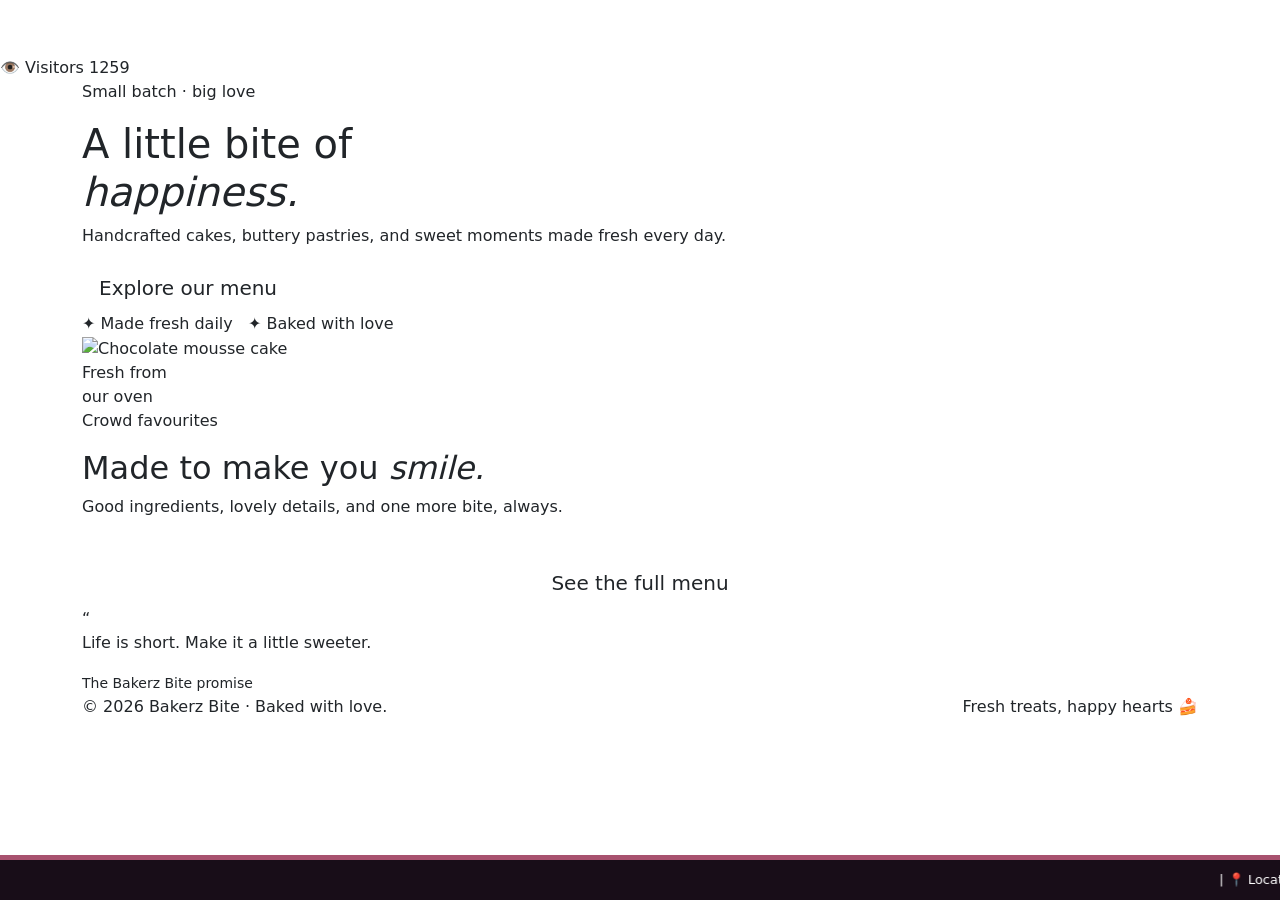
==== index.html @ 0d773705 "main index html" ====
<!doctype html>
<html lang="en">

<head>
    <meta charset="utf-8">
    <meta name="viewport" content="width=device-width, initial-scale=1">
    <title>Bakerz Bite | Freshly Baked Happiness</title>
    <meta name="description" content="Fresh cakes, pastries, cookies and breads baked daily in North Nazimabad, Karachi.">
    <link href="https://cdn.jsdelivr.net/npm/bootstrap@5.3.3/dist/css/bootstrap.min.css" rel="stylesheet">
    <link href="/css/style.css" rel="stylesheet">
</head>

<body>
    <nav class="navbar navbar-expand-xl navbar-dark sticky-top">
        <div class="container">
            <a class="navbar-brand d-flex align-items-center gap-2" href="index.html">
                <span class="brand-mark">B</span><span>Bakerz <em>Bite</em></span>
            </a>

            <button class="navbar-toggler" type="button" data-bs-toggle="collapse" data-bs-target="#mainNav">
                <span class="navbar-toggler-icon"></span>
            </button>
            <div class="collapse navbar-collapse" id="mainNav">
                <ul class="navbar-nav ms-auto">
                    <li class="nav-item"><a class="nav-link" href="index.html">Home</a></li>
                    <li class="nav-item"><a class="nav-link" href="menu.html">Menu</a></li>
                    <li class="nav-item"><a class="nav-link nav-deals" href="deals.html">Deals</a></li>
                    <li class="nav-item"><a class="nav-link" href="about.html">About Us</a></li>
                    <li class="nav-item"><a class="nav-link" href="contact.html">Contact</a></li>
                    <li class="nav-item"><a class="nav-link" href="sitemap.html">Site Map</a></li>
                    <li class="nav-item"><a class="nav-link" href="feedback.html">Feedback</a></li>
                    <li class="nav-item"><a class="nav-link" href="faq.html">FAQ</a></li>
                    <li class="nav-item"><a class="nav-link" href="gallery.html">Gallery</a></li>
                    <li class="nav-item"><a class="nav-link" href="merchandise.html">Merchandise</a></li>
                </ul>
            </div>
        </div>
    </nav>
    <div class="visitors-badge">
     👁️ Visitors <span id="visitorcount">1259</span>
    </div>
    <!-- ------------------main---------- -->
    <main>
        <section class="hero">
            <div class="container hero-grid">
                <div>
                    <p class="eyebrow">Small batch · big love</p>
                    <h1 class="hero-title">A little bite of<br><em>happiness.</em></h1>
                    <p class="hero-copy">Handcrafted cakes, buttery pastries, and sweet moments made fresh every day.
                    </p>
                    <a class="btn btn-cream btn-lg" id="btn-cream" href="menu.html">Explore our menu</a>
                    <div class="hero-note">✦ Made fresh daily &nbsp; ✦ Baked with love</div>
                </div>
                <div class="hero-art">
                    <div class="sun"></div>
                    <div class="cake-emoji">
                        <img src="/images/headimg.png" alt="Chocolate mousse cake">
                    </div>
                    <div class="floating-tag">Fresh from<br>our oven</div>
                </div>
            </div>
        </section>
        <!-- -------- card ------------  -->
        <section class="section container">
            <div class="section-heading">
                <p class="eyebrow">Crowd favourites</p>
                <h2>Made to make you <em>smile.</em></h2>
                <p>Good ingredients, lovely details, and one more bite, always.</p>
            </div>
            <div class="row g-4" id="featuredGrid"></div>
            <div class="text-center mt-5"><a class="btn btn-brown btn-lg" href="menu.html">See the full menu</a></div>
        </section>
        <section class="quote-band">
            <div class="container">
                <span>“</span>
                <p>Life is short. Make it a little sweeter.</p><small>The Bakerz Bite promise</small>
            </div>
        </section>


        <div class="toast-container position-fixed bottom-0 end-0 p-3">
            <div id="cartToast" class="toast" role="status">
                <div class="toast-header"><strong class="me-auto">Bakerz Bite</strong>
                    <button type="button" class="btn-close" data-bs-dismiss="toast"></button>
                </div>
                <div class="toast-body" id="toastMessage">Added to cart!</div>
            </div>
        </div>

    </main>
    <!-- ---------------------------  -->
    <footer class="site-footer">
        <div class="container d-flex flex-wrap justify-content-between gap-2" style="font-size: medium;">
            <span>© 2026 Bakerz Bite · Baked with love.</span><span>Fresh treats, happy hearts 🍰</span>

        </div>
    </footer>

<div
        style="font-size: large; position: fixed; bottom: 0; left: 0; width: 100%; height: 45px; background-color:rgb(24, 13, 24); color: white; padding: 10px 0; z-index: 999999; font-size: 13px;  border-top: 5px solid rgb(168, 82, 111);">
        <marquee behavior="scroll" direction="left" scrollamount="5" onmouseover="this.stop()"
            onmouseout="this.start()">
            <span id="live-data-time"></span> | 📍 <span id="live-location">Location: North Nazimabad, karachi, Pakistan (24.86, 67.01)</span> |
            🔗 Quick Links:
            <a href="index.html" style="color: white; text-decoration: none; margin: 0% 8%;">Home</a> |
            <a href="menu.html" style="color: white; text-decoration: none; margin: 0% 8%;">Menu</a> |
            <a href="about.html" style="color:white; text-decoration: none; margin: 0% 8%;">About Us</a> |
            <a href="contact.html" style="color:white; text-decoration: none; margin: 0% 8%;">Contact</a> |
            <a href="sitemap.html" style="color: white; text-decoration: none; margin: 0% 8%;">Site Map</a> |
            <a href="feedback.html" style="color: white; text-decoration: none; margin: 0% 8%;">Feedback</a> |
            <a href="faq.html" style="color: white; text-decoration: none; margin: 0% 8%;">FAQ</a> |
            <a href="gallery.html" style="color: white; text-decoration: none; margin: 0% 8%;">Gallery</a> |
            <a href="merchandise.html" style="color: white; text-decoration: none; margin: 0% 8%;"> Merchandise</a> |
        </marquee>
    </div>


    <script src="https://code.jquery.com/jquery-3.7.1.min.js"></script>
    <script src="https://cdn.jsdelivr.net/npm/bootstrap@5.3.3/dist/js/bootstrap.bundle.min.js"></script>
    <script src="/js/script.js"></script>
    <script src="js/site.js"></script>
    <script src="js/orders.js"></script>
</body>

</html>
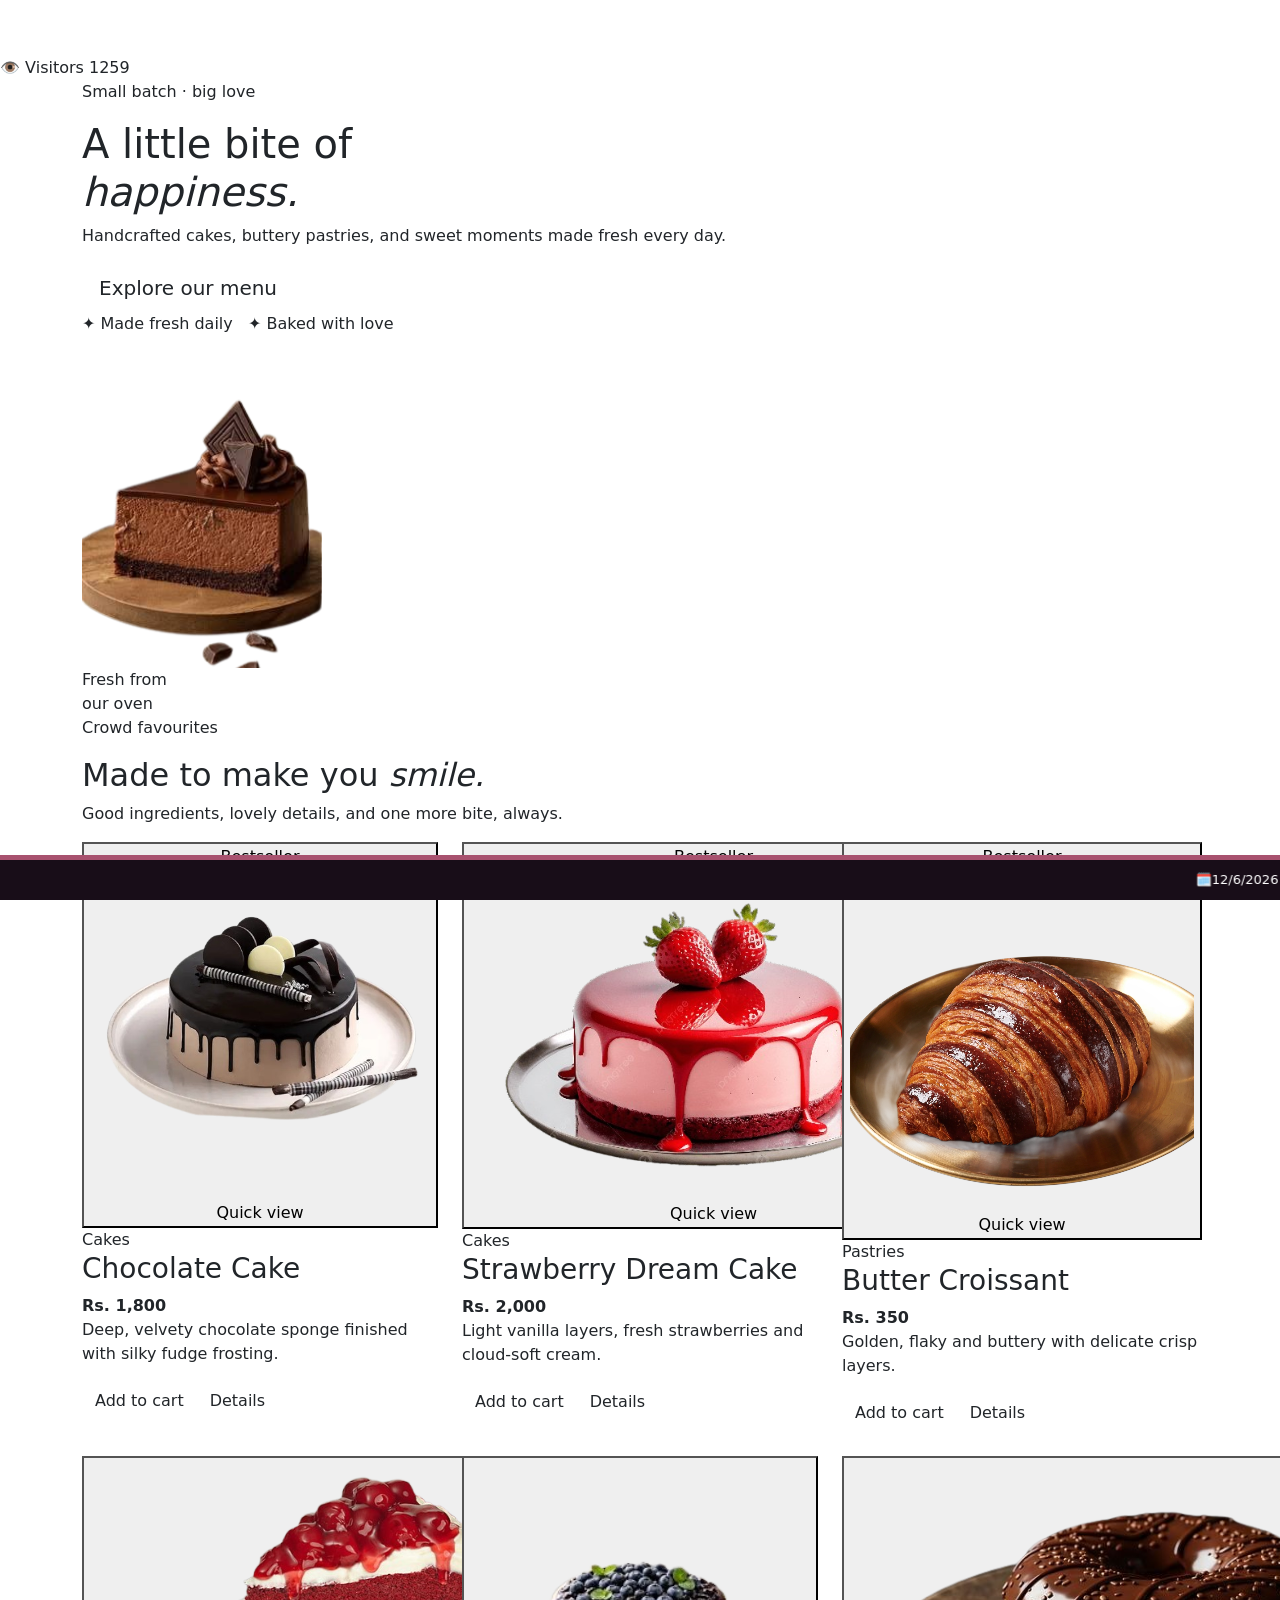
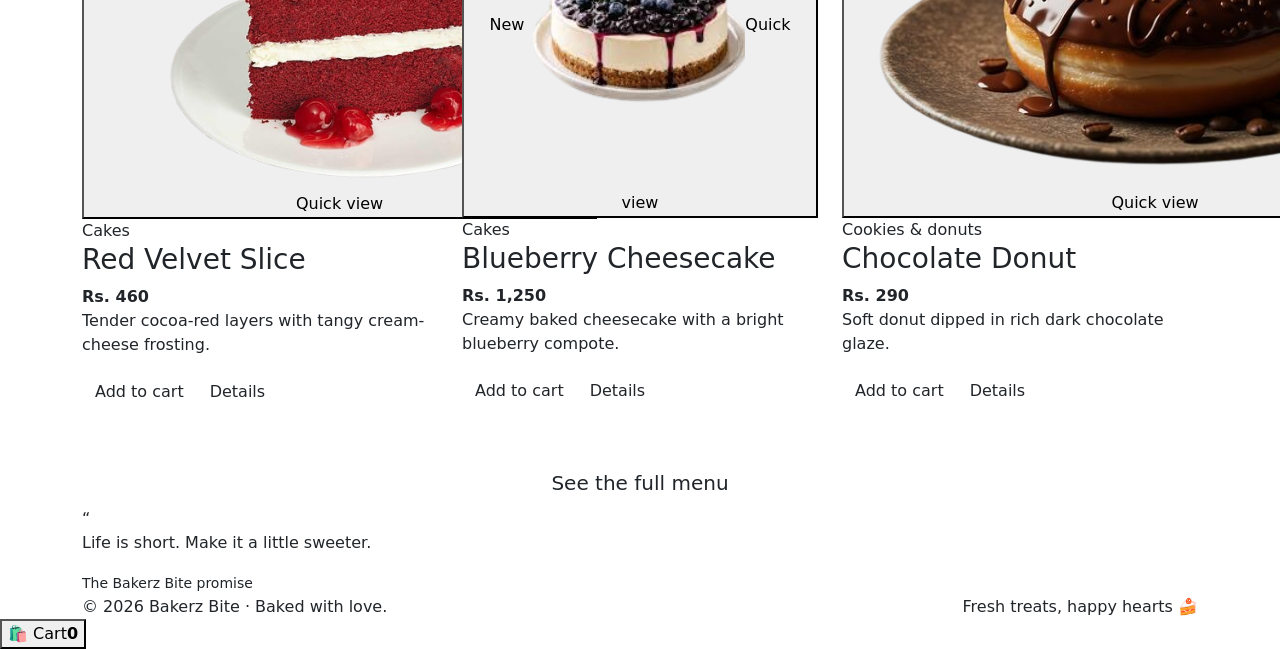
==== commit 75d3ef53: "main index html" ====
--- a/index.html
+++ b/index.html
@@ -7,7 +7,7 @@
     <title>Bakerz Bite | Freshly Baked Happiness</title>
     <meta name="description" content="Fresh cakes, pastries, cookies and breads baked daily in North Nazimabad, Karachi.">
     <link href="https://cdn.jsdelivr.net/npm/bootstrap@5.3.3/dist/css/bootstrap.min.css" rel="stylesheet">
-    <link href="/css/style.css" rel="stylesheet">
+    <link href="CSS/style.css" rel="stylesheet">
 </head>
 
 <body>
@@ -54,7 +54,7 @@
                 <div class="hero-art">
                     <div class="sun"></div>
                     <div class="cake-emoji">
-                        <img src="/images/headimg.png" alt="Chocolate mousse cake">
+                        <img src="images/headimg.png" alt="Chocolate mousse cake">
                     </div>
                     <div class="floating-tag">Fresh from<br>our oven</div>
                 </div>
@@ -117,7 +117,7 @@
 
     <script src="https://code.jquery.com/jquery-3.7.1.min.js"></script>
     <script src="https://cdn.jsdelivr.net/npm/bootstrap@5.3.3/dist/js/bootstrap.bundle.min.js"></script>
-    <script src="/js/script.js"></script>
+    <script src="js/script.js"></script>
     <script src="js/site.js"></script>
     <script src="js/orders.js"></script>
 </body>
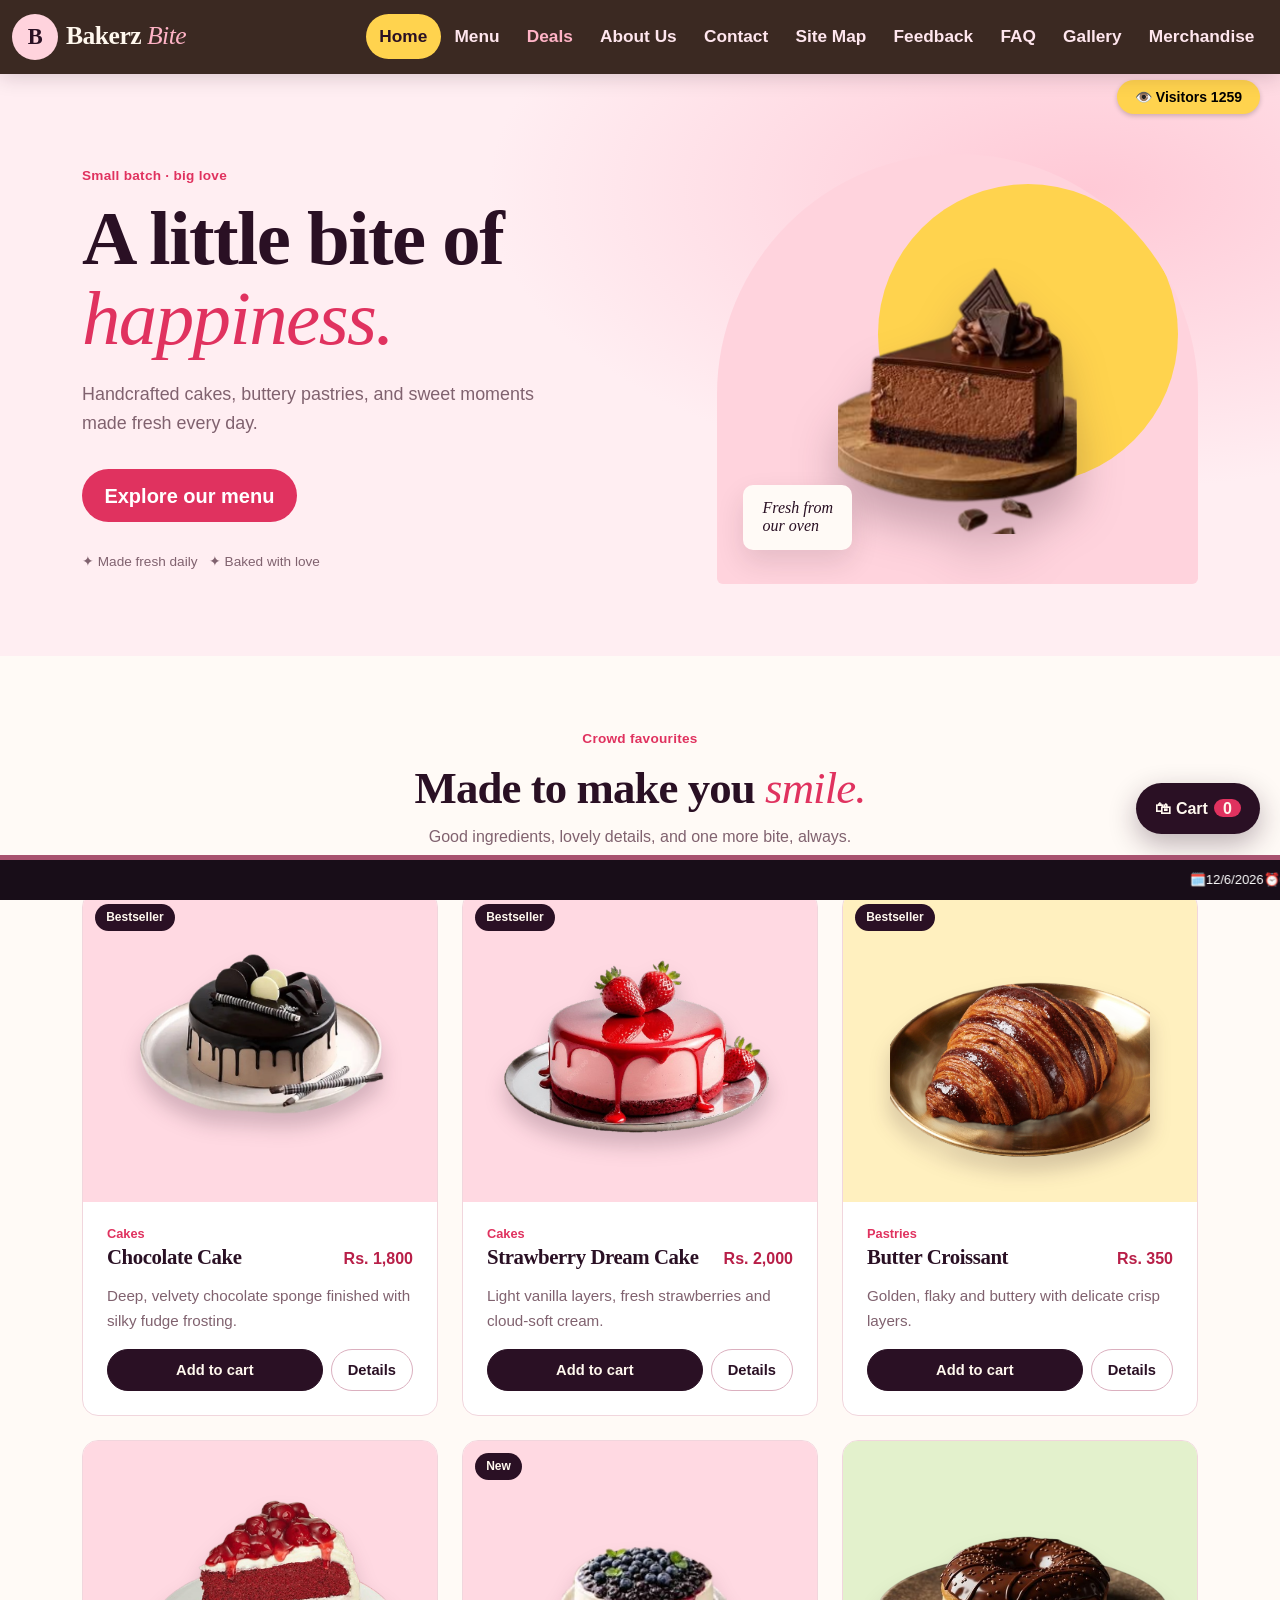
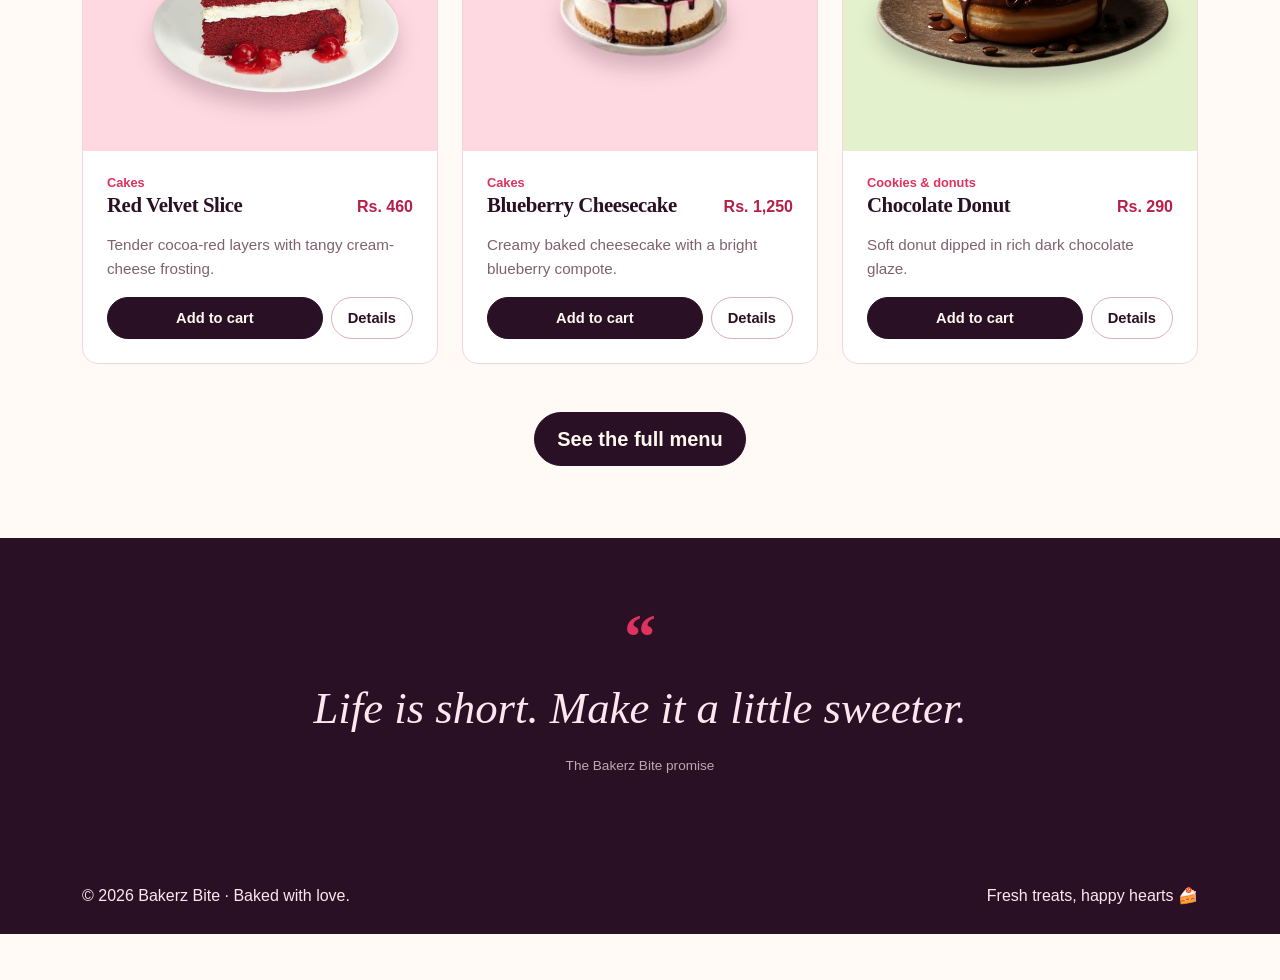
==== commit 9e6bf6fc: "main index html" ====
--- a/index.html
+++ b/index.html
@@ -7,7 +7,7 @@
     <title>Bakerz Bite | Freshly Baked Happiness</title>
     <meta name="description" content="Fresh cakes, pastries, cookies and breads baked daily in North Nazimabad, Karachi.">
     <link href="https://cdn.jsdelivr.net/npm/bootstrap@5.3.3/dist/css/bootstrap.min.css" rel="stylesheet">
-    <link href="CSS/style.css" rel="stylesheet">
+    <link href="css/style.css" rel="stylesheet">
 </head>
 
 <body>
--- a/css/style.css
+++ b/css/style.css
@@ -0,0 +1,1938 @@
+@import url('https://fonts.googleapis.com/css2?family=DM+Sans:wght@400;500;600;700&family=Fraunces:ital,opsz,wght@0,9..144,500;0,9..144,600;0,9..144,700;1,9..144,500&display=swap');
+
+:root {
+    --pista: #b9d98c;
+    --butter: #ffd34e;
+    --ink: #2a1024;
+    --cocoa: #5b2a4a;
+    --cream: #ffeef2;
+    --paper: #fffaf6;
+    --blush: #ffd3dd;
+    --rose: #e0325f;
+    --rose-d: #b81f48;
+    --muted: #80626f;
+    --line: #f1d6dd;
+    --r: 16px;
+    --ease: cubic-bezier(.22, 1, .36, 1);
+}
+
+* {
+    box-sizing: border-box;
+}
+
+html {
+    scroll-behavior: smooth;
+}
+
+body {
+    margin: 0;
+    background: var(--paper);
+    color: var(--ink);
+    font-family: 'DM Sans', sans-serif;
+    line-height: 1.6
+}
+
+h1,
+h2,
+h3,
+.navbar-brand {
+    font-family: 'Fraunces', serif;
+    letter-spacing: -.02em
+}
+
+h1 {
+    font-size: clamp(2.6rem, 6vw, 5rem);
+    line-height: 1.04;
+    font-weight: 600
+}
+
+h2 {
+    font-size: clamp(1.9rem, 3.6vw, 2.8rem);
+    font-weight: 600
+}
+
+h3 {
+    font-size: 1.15rem;
+    font-weight: 600
+}
+
+em {
+    color: var(--rose);
+    font-style: italic;
+    font-weight: 500
+}
+
+:focus-visible {
+    outline: 3px solid var(--rose);
+    outline-offset: 3px
+}
+
+/* nav */
+.navbar {
+    background: rgba(47, 28, 21, .94);
+    backdrop-filter: blur(10px);
+    padding: .55rem 0;
+    box-shadow: 0 2px 20px #2a102430
+}
+
+.navbar-brand {
+    font-size: 1.6rem;
+    color: #fff8ee;
+    font-weight: 600
+}
+
+.navbar-brand em {
+    color: #ffb3c6
+}
+
+.brand-mark {
+    display: grid;
+    place-items: center;
+    width: 40px;
+    height: 40px;
+    background: var(--blush);
+    color: var(--ink);
+    border-radius: 50%;
+    font: 700 1.2rem 'Fraunces', serif
+}
+
+.nav-link {
+    font-size: 1.08rem;
+    font-weight: 600;
+    color: #ffe6ee !important;
+    padding: .55rem .85rem !important;
+    position: relative;
+    border-radius: 999px;
+    transition: color .3s, background .3s, transform .2s
+}
+
+.nav-link::after {
+    content: "";
+    position: absolute;
+    left: .6rem;
+    right: .6rem;
+    bottom: .2rem;
+    height: 2px;
+    background: #ffb3c6;
+    transform: scaleX(0);
+    transition: transform .35s var(--ease)
+}
+
+.nav-link:hover::after,
+.nav-link.active::after {
+    transform: scaleX(1)
+}
+
+.visitors-badge{
+    background-color: #ffd34e;
+    color: black;
+    padding: 6px 18px;
+    border-radius: 50px;
+    font-weight: bold;
+    font-family: Arial, Helvetica, sans-serif;
+    font-size: 14px;
+    display: block;
+    box-shadow: 0 2px 5px rgba(0,0,0,0.2);
+    position: fixed; 
+    top: 80px;
+    right: 20px;
+    z-index: 1000;
+}
+
+/* buttons */
+.btn-cream,
+.btn-brown {
+    border-radius: 999px;
+    font-weight: 600;
+    padding: .7rem 1.4rem;
+    transition: transform .2s var(--ease), background .2s, box-shadow .2s
+}
+
+.btn-cream {
+    background: var(--rose);
+    color: #fff;
+    border: 0
+}
+
+.btn-cream:hover {
+    background: var(--rose-d);
+    color: #fff;
+    transform: translateY(-2px);
+    box-shadow: 0 10px 22px #e0325f44
+}
+
+.btn-brown {
+    background: var(--ink);
+    color: #fff8ee;
+    border: 1px solid var(--ink)
+}
+
+.btn-brown:hover {
+    background: var(--cocoa);
+    color: #fff;
+    transform: translateY(-2px)
+}
+
+.btn-brown:active,
+.btn-cream:active {
+    transform: scale(.96)
+}
+
+.btn-outline-brown {
+    border: 1px solid #dbb0bf;
+    color: var(--ink);
+    border-radius: 999px;
+    font-weight: 600
+}
+
+.btn-outline-brown:hover {
+    background: var(--blush);
+    border-color: var(--blush)
+}
+
+/* hero */
+.hero {
+    background: radial-gradient(1000px 500px at 85% 20%, #ffc9d6 0, transparent 60%), var(--cream);
+    padding: 5rem 0 4.5rem;
+    overflow: hidden
+}
+
+.hero-grid {
+    display: grid;
+    grid-template-columns: 1.1fr .9fr;
+    align-items: center;
+    gap: 3rem
+}
+
+.eyebrow {
+    font-size: .85rem;
+    font-weight: 600;
+    color: var(--rose);
+    margin-bottom: .8rem;
+    letter-spacing: .02em
+}
+
+.hero-copy {
+    font-size: 1.12rem;
+    max-width: 470px;
+    color: var(--muted);
+    margin: 1.3rem 0 2rem
+}
+
+.hero-note {
+    font-size: .85rem;
+    color: var(--muted);
+    margin-top: 1.8rem
+}
+
+.hero-art {
+    height: 430px;
+    position: relative;
+    display: grid;
+    place-items: center;
+    background: var(--blush);
+    border-radius: 999px 999px 24px 24px;
+    overflow: hidden
+}
+
+.sun {
+    position: absolute;
+    width: 300px;
+    height: 300px;
+    border-radius: 50%;
+    background: #ffd34e;
+    top: 30px;
+    right: 20px;
+    animation: sunIn 1.4s var(--ease) both
+}
+
+.cake-emoji {
+    position: relative;
+    z-index: 1
+}
+
+.hero-art img {
+    max-height: 330px;
+    width: auto;
+    filter: drop-shadow(0 28px 22px #2a102440);
+    animation: heroIn 1.1s var(--ease) .2s both, bob 6s ease-in-out 1.4s infinite
+}
+
+.floating-tag {
+    position: absolute;
+    z-index: 2;
+    bottom: 34px;
+    left: 26px;
+    background: var(--paper);
+    padding: .9rem 1.2rem;
+    border-radius: 10px;
+    font: italic 500 1rem 'Fraunces', serif;
+    box-shadow: 0 12px 28px #2a10241f;
+    animation: tagIn .8s var(--ease) .9s both
+}
+
+.hero-grid>div:first-child>* {
+    animation: rise .9s var(--ease) both
+}
+
+.hero-grid>div:first-child>:nth-child(2) {
+    animation-delay: .1s
+}
+
+.hero-grid>div:first-child>:nth-child(3) {
+    animation-delay: .2s
+}
+
+.hero-grid>div:first-child>:nth-child(4) {
+    animation-delay: .3s
+}
+
+.hero-grid>div:first-child>:nth-child(5) {
+    animation-delay: .4s
+}
+
+@keyframes rise {
+    from {
+        opacity: 0;
+        transform: translateY(26px)
+    }
+}
+
+@keyframes heroIn {
+    from {
+        opacity: 0;
+        transform: scale(.6) rotate(-10deg) translateY(60px)
+    }
+}
+
+@keyframes sunIn {
+    from {
+        transform: scale(0)
+    }
+}
+
+@keyframes tagIn {
+    from {
+        opacity: 0;
+        transform: translateX(-24px)
+    }
+}
+
+@keyframes bob {
+    50% {
+        transform: translateY(-12px) rotate(1.5deg)
+    }
+}
+
+/* sections */
+.section {
+    padding-top: 4.5rem;
+    padding-bottom: 4.5rem
+}
+
+.section-heading {
+    text-align: center;
+    margin: 0 auto 2.6rem;
+    max-width: 620px
+}
+
+.section-heading>p:last-child,
+.page-hero p:not(.eyebrow) {
+    color: var(--muted)
+}
+
+.page-hero {
+    background: radial-gradient(700px 300px at 90% 0, #ffc9d6 0, transparent 70%), var(--cream);
+    padding: 4.2rem 0 3.4rem;
+    border-bottom: 1px solid var(--line)
+}
+
+.page-hero p:not(.eyebrow) {
+    max-width: 600px;
+    font-size: 1.05rem
+}
+
+/* menu tools */
+.menu-tools {
+    display: flex;
+    gap: .8rem;
+    align-items: center;
+    flex-wrap: wrap;
+    margin-top: 1.8rem
+}
+
+.menu-tools input {
+    flex: 1;
+    min-width: 220px;
+    max-width: 380px;
+    border-radius: 999px;
+    padding: .75rem 1.1rem;
+    border: 1px solid var(--line)
+}
+
+.menu-tools select {
+    width: auto;
+    border-radius: 999px;
+    border: 1px solid var(--line);
+    padding: .75rem 2.2rem .75rem 1.1rem
+}
+
+.cart-pill {
+    border: 1px solid var(--line);
+    border-radius: 999px;
+    padding: .7rem 1.1rem;
+    background: #fff;
+    font-weight: 600;
+    cursor: pointer;
+    margin-left: auto
+}
+
+.chips {
+    display: flex;
+    gap: .6rem;
+    flex-wrap: wrap;
+    margin-bottom: 1.4rem
+}
+
+.chip {
+    border: 1px solid #e6c3cd;
+    background: #fff;
+    color: var(--ink);
+    border-radius: 999px;
+    padding: .5rem 1.1rem;
+    font-weight: 600;
+    font-size: .92rem;
+    transition: all .25s var(--ease)
+}
+
+.chip:hover {
+    border-color: var(--ink)
+}
+
+.chip.on {
+    background: var(--ink);
+    border-color: var(--ink);
+    color: #fff8ee;
+    transform: scale(1.04)
+}
+
+.chip small {
+    opacity: .6;
+    margin-left: .3rem
+}
+
+.result-note {
+    color: var(--muted);
+    font-size: .9rem;
+    margin-bottom: 1.4rem
+}
+
+.empty {
+    text-align: center;
+    padding: 3rem 1rem;
+    color: var(--muted)
+}
+
+/* product card */
+.product-card {
+    position: relative;
+    background: #fff;
+    border: 1px solid var(--line);
+    border-radius: var(--r);
+    overflow: hidden;
+    display: flex;
+    flex-direction: column;
+    transition: transform .45s var(--ease), box-shadow .45s var(--ease), border-color .3s
+}
+
+.product-card:hover {
+    transform: translateY(-8px);
+    box-shadow: 0 22px 40px #2a10241c;
+    border-color: #d7b8a4
+}
+
+.food-art,
+.merch-art {
+    width: 100%;
+    height: 230px;
+    border: 0;
+    display: flex;
+    align-items: center;
+    justify-content: center;
+    background: var(--tint, #ffd9e2);
+    position: relative;
+    overflow: hidden;
+    padding: 0
+}
+
+.food-art img,
+.merch-art img {
+    max-height: 185px;
+    max-width: 78%;
+    width: auto !important;
+    height: auto !important;
+    object-fit: contain;
+    animation: none;
+    filter: drop-shadow(0 14px 10px #2a102433);
+    transition: transform .6s var(--ease)
+}
+
+.product-card:hover .food-art img,
+.product-card:hover .merch-art img {
+    transform: scale(1.1) rotate(-3deg)
+}
+
+.badge-tag {
+    position: absolute;
+    top: 12px;
+    left: 12px;
+    background: var(--ink);
+    color: #fff8ee;
+    font-size: .75rem;
+    font-weight: 600;
+    padding: .25rem .7rem;
+    border-radius: 999px;
+    z-index: 2
+}
+
+.view-hint {
+    position: absolute;
+    bottom: 10px;
+    right: 12px;
+    font-size: .78rem;
+    font-weight: 600;
+    background: #fffdf9ee;
+    padding: .2rem .7rem;
+    border-radius: 999px;
+    opacity: 0;
+    transform: translateY(8px);
+    transition: .35s var(--ease)
+}
+
+.product-card:hover .view-hint {
+    opacity: 1;
+    transform: none
+}
+
+.p-body {
+    padding: 1.2rem 1.3rem 1.3rem;
+    display: flex;
+    flex-direction: column;
+    flex: 1
+}
+
+.p-cat {
+    font-size: .8rem;
+    color: var(--rose);
+    font-weight: 600
+}
+
+.p-top {
+    display: flex;
+    justify-content: space-between;
+    gap: .6rem;
+    align-items: baseline
+}
+
+.price {
+    color: var(--rose-d);
+    white-space: nowrap;
+    font-weight: 700
+}
+
+.muted {
+    color: var(--muted);
+    font-size: .9rem
+}
+
+.p-body .muted {
+    flex: 1;
+    margin: .4rem 0 1rem;
+    display: -webkit-box;
+    /* -webkit-line-clamp: 2; */
+    -webkit-box-orient: vertical;
+    overflow: hidden
+}
+
+.p-actions {
+    display: flex;
+    gap: .5rem
+}
+
+.p-actions .btn {
+    padding: .55rem 1rem;
+    font-size: .92rem
+}
+
+.rv {
+    opacity: 0;
+    transform: translateY(28px)
+}
+
+.rv.in {
+    opacity: 1;
+    transform: none;
+    transition: opacity .7s var(--ease), transform .7s var(--ease);
+    transition-delay: calc(var(--i, 0)*70ms)
+}
+
+.merch-add.done,
+.add-cart.done {
+    background: #5d8a3c;
+    border-color: #5d8a3c
+}
+
+.btn-cart-bump {
+    animation: bump .45s var(--ease)
+}
+
+@keyframes bump {
+    40% {
+        transform: scale(1.25)
+    }
+}
+
+/* promo strip */
+.dhamaka {
+    background: var(--rose);
+    color: #fff;
+    text-align: center;
+    padding: .6rem 1rem;
+    font-size: .92rem;
+    font-weight: 500
+}
+
+.dhamaka b {
+    background: #fff;
+    color: var(--rose-d);
+    padding: .1rem .6rem;
+    border-radius: 6px;
+    margin-left: .2rem
+}
+
+/* quote */
+.quote-band {
+    background: var(--ink);
+    color: #ffe6ee;
+    text-align: center;
+    padding: 5rem 1rem
+}
+
+.quote-band span {
+    font: 700 4rem/.6 'Fraunces', serif;
+    color: var(--rose)
+}
+
+.quote-band p {
+    font: italic 500 clamp(1.7rem, 3.8vw, 2.8rem)/1.2 'Fraunces', serif;
+    max-width: 720px;
+    margin: 1rem auto
+}
+
+.quote-band small {
+    opacity: .7;
+    font-size: .85rem
+}
+
+/* modal & cart */
+.product-modal {
+    border: 0;
+    border-radius: 20px;
+    overflow: hidden;
+    background: var(--paper)
+}
+
+.modal.fade .modal-dialog {
+    transform: translateY(30px) scale(.96);
+    transition: transform .4s var(--ease)
+}
+
+.modal.show .modal-dialog {
+    transform: none
+}
+
+.modal-art {
+    display: grid;
+    place-items: center;
+    padding: 1.6rem;
+    background: var(--tint, var(--blush));
+    border-radius: 14px
+}
+
+.modal-art img {
+    max-height: 210px;
+    max-width: 100%;
+    filter: drop-shadow(0 16px 12px #2a102440)
+}
+
+.cart-fab {
+    position: fixed;
+    right: 20px;
+    bottom: 20px;
+    z-index: 1040;
+    background: var(--ink);
+    color: #fff8ee;
+    border: 0;
+    border-radius: 999px;
+    padding: .8rem 1.2rem;
+    font-weight: 600;
+    box-shadow: 0 10px 28px #2a102450;
+    transition: transform .25s var(--ease)
+}
+
+.cart-fab:hover {
+    transform: translateY(-3px)
+}
+
+.cart-fab b {
+    background: var(--rose);
+    border-radius: 999px;
+    padding: .05rem .55rem;
+    margin-left: .4rem
+}
+
+.cart-line {
+    display: flex;
+    justify-content: space-between;
+    align-items: center;
+    gap: .8rem;
+    padding: .8rem 0;
+    border-bottom: 1px solid var(--line)
+}
+
+.qty {
+    display: inline-flex;
+    align-items: center;
+    gap: .5rem;
+    border: 1px solid var(--line);
+    border-radius: 999px;
+    padding: .1rem .3rem
+}
+
+.qty button {
+    border: 0;
+    background: none;
+    width: 28px;
+    height: 28px;
+    border-radius: 50%;
+    font-weight: 700
+}
+
+.qty button:hover {
+    background: var(--blush)
+}
+
+.toast {
+    border: 1px solid var(--line);
+    border-radius: 12px
+}
+
+.toast-header {
+    background: var(--cream)
+}
+
+/* other pages */
+.split {
+    display: grid;
+    grid-template-columns: 1fr 1fr;
+    gap: 4rem;
+    align-items: center
+}
+
+.story-art {
+    min-height: 340px;
+    background: var(--blush);
+    border-radius: 999px 999px 20px 20px;
+    display: grid;
+    place-items: center;
+    position: relative
+}
+
+.story-art img {
+    max-height: 260px;
+    width: auto;
+    filter: drop-shadow(0 22px 16px #2a102440)
+}
+
+.story-art span {
+    position: absolute;
+    bottom: 20px;
+    left: 20px;
+    background: var(--paper);
+    padding: .8rem 1rem;
+    border-radius: 8px;
+    font: italic 500 1rem 'Fraunces', serif
+}
+
+.values {
+    background: var(--cream);
+    padding: 3.5rem 0
+}
+
+.values .col-md-4 {
+    padding: 1rem 1.5rem
+}
+
+.form-card {
+    background: #fff;
+    border: 1px solid var(--line);
+    padding: 2rem;
+    border-radius: 20px;
+    box-shadow: 0 16px 40px #2a102410
+}
+
+.form-control,
+.form-select {
+    border-color: var(--line);
+    padding: .75rem;
+    border-radius: 10px
+}
+
+.form-control:focus,
+.form-select:focus {
+    border-color: var(--rose);
+    box-shadow: 0 0 0 .2rem #e0325f22
+}
+
+.form-label {
+    font-weight: 600;
+    font-size: .9rem
+}
+
+.form-feedback {
+    color: #5d8a3c;
+    font-weight: 600
+}
+
+.narrow {
+    max-width: 800px
+}
+
+.sitemap-link {
+    display: flex;
+    align-items: center;
+    gap: 1rem;
+    text-decoration: none;
+    color: var(--ink);
+    border: 1px solid var(--line);
+    padding: 1.3rem;
+    border-radius: 14px;
+    height: 100%;
+    background: #fff;
+    transition: .3s var(--ease)
+}
+
+.sitemap-link:hover {
+    background: var(--cream);
+    transform: translateY(-4px);
+    color: var(--ink)
+}
+
+.sitemap-link>span {
+    font-size: 1.4rem;
+    color: var(--rose)
+}
+
+.sitemap-link h3 {
+    margin: 0
+}
+
+.sitemap-link p {
+    margin: .2rem 0 0;
+    color: var(--muted);
+    font-size: .85rem
+}
+
+.rating-options {
+    display: flex;
+    gap: .7rem;
+    flex-wrap: wrap
+}
+
+.rating-options label {
+    flex: 1;
+    min-width: 90px;
+    border: 1px solid var(--line);
+    border-radius: 14px;
+    padding: 1rem .5rem;
+    text-align: center;
+    font-size: 1.5rem;
+    cursor: pointer;
+    transition: .25s var(--ease)
+}
+
+.rating-options label:hover,
+.rating-options label:has(input:checked) {
+    border-color: var(--rose);
+    background: var(--cream);
+    transform: translateY(-3px)
+}
+
+.rating-options input {
+    display: block;
+    margin: 0 auto .4rem;
+    accent-color: var(--rose-d)
+}
+
+.rating-options small {
+    display: block;
+    font-size: .75rem;
+    color: var(--muted)
+}
+
+.accordion-item {
+    border: 1px solid var(--line) !important;
+    margin-bottom: .8rem;
+    border-radius: 14px !important;
+    overflow: hidden
+}
+
+.accordion-button {
+    font: 600 1.1rem 'Fraunces', serif;
+    color: var(--ink);
+    background: #fff;
+    padding: 1.2rem
+}
+
+.accordion-button:not(.collapsed) {
+    background: var(--cream);
+    color: var(--ink);
+    box-shadow: none
+}
+
+.accordion-button:focus {
+    box-shadow: none
+}
+
+.accordion-body {
+    color: var(--muted)
+}
+
+.gallery-grid {
+    display: grid;
+    grid-template-columns: repeat(3, 1fr);
+    gap: 1.1rem
+}
+
+.gallery-tile {
+    min-height: 300px;
+    border-radius: 18px;
+    display: flex;
+    flex-direction: column;
+    justify-content: center;
+    align-items: center;
+    background: var(--blush);
+    overflow: hidden;
+    transition: transform .45s var(--ease)
+}
+
+.gallery-tile:hover {
+    transform: translateY(-6px)
+}
+
+.gallery-tile img {
+    max-height: 200px;
+    max-width: 80%;
+    width: auto !important;
+    height: auto !important;
+    animation: none;
+    filter: drop-shadow(0 14px 10px #2a102433);
+    transition: transform .6s var(--ease)
+}
+
+.gallery-tile:hover img {
+    transform: scale(1.1) rotate(-3deg)
+}
+
+.gallery-tile p {
+    font: 600 1.1rem 'Fraunces', serif;
+    margin: 1rem 0 0
+}
+
+.tile-1 {
+    background: #efe0c9
+}
+
+.tile-2 {
+    background: #f6e4dc
+}
+
+.tile-3 {
+    background: #ead7c8
+}
+
+.tile-4 {
+    background: #f4dad5
+}
+
+.tile-5 {
+    background: #e4e8d9
+}
+
+.site-footer {
+    background: var(--ink);
+    color: #ffe6ee;
+    padding: 1.6rem 0;
+    font-size: .9rem;
+    margin: 0
+}
+
+@media(max-width:991px) {
+
+    .hero-grid,
+    .split {
+        grid-template-columns: 1fr;
+        gap: 2rem
+    }
+
+    .hero-art {
+        height: 340px
+    }
+
+    .nav-link::after {
+        display: none
+    }
+}
+
+@media(max-width:600px) {
+    .section {
+        padding: 3rem 0
+    }
+
+    .gallery-grid {
+        grid-template-columns: 1fr 1fr
+    }
+
+    .gallery-tile {
+        min-height: 200px
+    }
+
+    .gallery-tile img {
+        max-height: 120px
+    }
+
+    .cart-pill {
+        margin-left: 0
+    }
+
+    .hero-art {
+        height: 290px
+    }
+}
+
+@media(prefers-reduced-motion:reduce) {
+
+    *,
+    *::before,
+    *::after {
+        animation: none !important;
+        transition: none !important
+    }
+
+    .rv {
+        opacity: 1;
+        transform: none
+    }
+}
+
+/* ===== DEALS PAGE ===== */
+.nav-deals {
+    color: var(--butter) !important;
+    font-weight: 700
+}
+
+.d-hero {
+    background: radial-gradient(800px 400px at 80% 10%, #ffc9d6, transparent 65%), var(--cream);
+    padding: 4.5rem 0 0;
+    overflow: hidden;
+    position: relative
+}
+
+.d-hero-grid {
+    display: grid;
+    grid-template-columns: 1.1fr .9fr;
+    gap: 2rem;
+    align-items: center
+}
+
+.d-hero h1 span {
+    display: inline-block;
+    animation: rise .9s var(--ease) both
+}
+
+.d-hero h1 span:nth-child(2) {
+    animation-delay: .15s;
+    color: var(--rose);
+    font-style: italic
+}
+
+.d-fan {
+    position: relative;
+    height: 380px
+}
+
+.d-fan img {
+    position: absolute;
+    bottom: 20px;
+    left: 50%;
+    width: auto;
+    max-height: 210px;
+    filter: drop-shadow(0 18px 14px #2a102440);
+    transform-origin: 50% 100%;
+    animation: fanOut 1s var(--ease) both
+}
+
+.d-fan img:nth-child(1) {
+    --r: -24deg;
+    --x: -150px;
+    animation-delay: .3s
+}
+
+.d-fan img:nth-child(2) {
+    --r: -8deg;
+    --x: -60px;
+    animation-delay: .45s;
+    max-height: 250px
+}
+
+.d-fan img:nth-child(3) {
+    --r: 10deg;
+    --x: 40px;
+    animation-delay: .6s
+}
+
+.d-fan img:nth-child(4) {
+    --r: 26deg;
+    --x: 130px;
+    animation-delay: .75s;
+    max-height: 180px
+}
+
+@keyframes fanOut {
+    from {
+        transform: translateX(-50%) rotate(0) scale(.4);
+        opacity: 0
+    }
+
+    to {
+        transform: translateX(calc(-50% + var(--x))) rotate(var(--r))
+    }
+}
+
+.d-fan img {
+    transform: translateX(calc(-50% + var(--x))) rotate(var(--r))
+}
+
+.d-sticker {
+    position: absolute;
+    top: 0;
+    right: 4%;
+    width: 150px;
+    height: 150px;
+    border-radius: 50%;
+    background: var(--butter);
+    display: grid;
+    place-items: center;
+    text-align: center;
+    font: 700 1.9rem/1 'Fraunces', serif;
+    color: var(--ink);
+    box-shadow: 0 12px 26px #2a102430;
+    animation: pop .8s var(--ease) 1s both;
+    z-index: 3
+}
+
+.d-sticker small {
+    display: block;
+    font: 600 .8rem 'DM Sans', sans-serif
+}
+
+.d-sticker svg {
+    position: absolute;
+    inset: -6px;
+    width: calc(100% + 12px);
+    height: calc(100% + 12px);
+    animation: spin 18s linear infinite
+}
+
+.d-sticker svg text {
+    font: 700 11.5px 'DM Sans', sans-serif;
+    fill: var(--rose-d);
+    letter-spacing: 2.2px
+}
+
+@keyframes spin {
+    to {
+        transform: rotate(360deg)
+    }
+}
+
+@keyframes pop {
+    from {
+        transform: scale(0) rotate(-40deg)
+    }
+}
+
+.d-clock {
+    display: flex;
+    align-items: center;
+    gap: .5rem;
+    margin-top: 1.6rem;
+    flex-wrap: wrap
+}
+
+.d-clock b {
+    font-weight: 600;
+    margin-right: .4rem
+}
+
+.d-digit {
+    background: var(--ink);
+    color: #fff;
+    font: 600 1.7rem 'Fraunces', serif;
+    padding: .3rem .65rem;
+    border-radius: 10px;
+    min-width: 3rem;
+    text-align: center;
+    display: inline-block
+}
+
+.d-digit.tick {
+    animation: tick .35s var(--ease)
+}
+
+@keyframes tick {
+    from {
+        transform: rotateX(-90deg);
+        background: var(--rose)
+    }
+}
+
+.d-marquee {
+    background: var(--rose);
+    color: #fff;
+    overflow: hidden;
+    white-space: nowrap;
+    padding: .75rem 0;
+    margin-top: 2.5rem;
+    transform: rotate(-1.2deg) scale(1.03);
+    font: italic 600 1.15rem 'Fraunces', serif
+}
+
+.d-marquee div {
+    display: inline-block;
+    animation: slide 28s linear infinite
+}
+
+.d-marquee span {
+    margin: 0 1.4rem
+}
+
+.d-marquee span:nth-child(even) {
+    color: var(--butter)
+}
+
+@keyframes slide {
+    to {
+        transform: translateX(-50%)
+    }
+}
+
+/* ticket cards */
+.d-ticket {
+    position: relative;
+    background: #fff;
+    border-radius: 22px;
+    padding: 1.4rem 1.4rem 1.2rem;
+    height: 100%;
+    display: flex;
+    flex-direction: column;
+    border: 2px solid var(--ink);
+    box-shadow: 6px 6px 0 var(--ink);
+    transition: transform .4s var(--ease), box-shadow .4s var(--ease)
+}
+
+.d-ticket:hover {
+    transform: translate(-4px, -4px) rotate(-.6deg);
+    box-shadow: 11px 11px 0 var(--rose)
+}
+
+.d-ticket::before,
+.d-ticket::after {
+    content: "";
+    position: absolute;
+    width: 26px;
+    height: 26px;
+    border-radius: 50%;
+    background: var(--paper);
+    border: 2px solid var(--ink);
+    top: 236px
+}
+
+.d-ticket::before {
+    left: -15px;
+    clip-path: inset(0 0 0 50%)
+}
+
+.d-ticket::after {
+    right: -15px;
+    clip-path: inset(0 50% 0 0)
+}
+
+.d-stage {
+    height: 210px;
+    border-bottom: 2px dashed var(--ink);
+    margin: 0 -.2rem 1rem;
+    position: relative;
+    display: flex;
+    align-items: flex-end;
+    justify-content: center;
+    gap: 0;
+    padding-bottom: .8rem;
+    background: var(--tint, var(--cream));
+    border-radius: 14px 14px 0 0
+}
+
+.d-stage img {
+    max-height: 130px;
+    max-width: 30%;
+    object-fit: contain;
+    margin: 0 -.9rem;
+    filter: drop-shadow(0 10px 8px #2a102440);
+    transition: transform .6s var(--ease)
+}
+
+.d-stage img:nth-child(odd) {
+    transform: rotate(-6deg)
+}
+
+.d-stage img:nth-child(even) {
+    transform: rotate(5deg) translateY(-8px)
+}
+
+.d-ticket:hover .d-stage img:nth-child(1) {
+    transform: translate(-26px, -8px) rotate(-16deg)
+}
+
+.d-ticket:hover .d-stage img:nth-child(2) {
+    transform: translateY(-22px) scale(1.12)
+}
+
+.d-ticket:hover .d-stage img:nth-child(3) {
+    transform: translate(26px, -8px) rotate(16deg)
+}
+
+.d-stamp {
+    position: absolute;
+    top: -14px;
+    right: -12px;
+    background: var(--rose);
+    color: #fff;
+    border-radius: 50%;
+    width: 78px;
+    height: 78px;
+    display: grid;
+    place-items: center;
+    text-align: center;
+    font: 700 1.15rem/1 'Fraunces', serif;
+    border: 3px solid #fff;
+    box-shadow: 0 6px 14px #2a102440;
+    transform: rotate(12deg);
+    z-index: 3
+}
+
+.d-stamp small {
+    display: block;
+    font: 600 .62rem 'DM Sans', sans-serif
+}
+
+.rv.in .d-stamp {
+    animation: slam .6s var(--ease) .5s both
+}
+
+@keyframes slam {
+    from {
+        transform: scale(3) rotate(40deg);
+        opacity: 0
+    }
+}
+
+.d-ticket h3 {
+    font-size: 1.35rem;
+    margin: 0
+}
+
+.d-list {
+    list-style: none;
+    padding: 0;
+    margin: .5rem 0 1rem;
+    color: var(--muted);
+    font-size: .92rem;
+    flex: 1
+}
+
+.d-list li::before {
+    content: "✓ ";
+    color: var(--rose);
+    font-weight: 700
+}
+
+.d-prices {
+    display: flex;
+    align-items: baseline;
+    gap: .7rem;
+    margin-bottom: .8rem
+}
+
+.d-prices s {
+    color: var(--muted)
+}
+
+.d-prices strong {
+    font: 700 1.7rem 'Fraunces', serif;
+    color: var(--rose-d)
+}
+
+.d-save {
+    background: var(--pista);
+    color: var(--ink);
+    font-size: .78rem;
+    font-weight: 700;
+    padding: .15rem .6rem;
+    border-radius: 999px
+}
+
+.d-ticket.hot {
+    background: var(--butter)
+}
+
+.d-ticket.hot .d-stage {
+    background: #fff0b3
+}
+
+/* box builder */
+.d-build {
+    background: var(--ink);
+    color: #ffe6ee;
+    padding: 5rem 0;
+    position: relative;
+    overflow: hidden
+}
+
+.d-build h2 em {
+    color: var(--butter)
+}
+
+.d-tiles {
+    display: grid;
+    grid-template-columns: repeat(auto-fill, minmax(150px, 1fr));
+    gap: .8rem
+}
+
+.d-tile {
+    background: #3c1a35;
+    border: 1px solid #6b3a5c;
+    border-radius: 16px;
+    padding: .8rem;
+    text-align: center;
+    transition: transform .3s var(--ease), border-color .3s
+}
+
+.d-tile.on {
+    border-color: var(--butter);
+    transform: scale(1.03)
+}
+
+.d-tile img {
+    height: 70px;
+    object-fit: contain;
+    filter: drop-shadow(0 8px 6px #0006)
+}
+
+.d-tile p {
+    margin: .3rem 0 0;
+    font-size: .85rem;
+    line-height: 1.25;
+    min-height: 2.1em
+}
+
+.d-tile small {
+    color: #ffb3c6
+}
+
+.d-qty {
+    display: flex;
+    justify-content: center;
+    align-items: center;
+    gap: .7rem;
+    margin-top: .5rem
+}
+
+.d-qty button {
+    width: 30px;
+    height: 30px;
+    border-radius: 50%;
+    border: 0;
+    background: var(--butter);
+    color: var(--ink);
+    font-weight: 700;
+    transition: transform .2s
+}
+
+.d-qty button:active {
+    transform: scale(.8)
+}
+
+.d-panel {
+    position: sticky;
+    top: 90px;
+    background: var(--paper);
+    color: var(--ink);
+    border-radius: 22px;
+    padding: 1.5rem;
+    border: 3px solid var(--butter)
+}
+
+.d-bar {
+    height: 14px;
+    background: var(--blush);
+    border-radius: 99px;
+    position: relative;
+    margin: 1.6rem 0 2.2rem
+}
+
+.d-bar i {
+    display: block;
+    height: 100%;
+    border-radius: 99px;
+    background: linear-gradient(90deg, var(--rose), var(--butter));
+    width: 0;
+    transition: width .6s var(--ease)
+}
+
+.d-bar u {
+    position: absolute;
+    top: 20px;
+    transform: translateX(-50%);
+    font-size: .72rem;
+    font-weight: 700;
+    text-decoration: none;
+    color: var(--muted);
+    white-space: nowrap
+}
+
+.d-bar u.hit {
+    color: var(--rose-d)
+}
+
+.d-box {
+    min-height: 70px;
+    background: repeating-linear-gradient(45deg, #e8c7a0, #e8c7a0 8px, #e0bd93 8px, #e0bd93 16px);
+    border-radius: 12px;
+    padding: .5rem;
+    display: flex;
+    flex-wrap: wrap;
+    gap: 2px;
+    align-items: center;
+    justify-content: center;
+    border-bottom: 6px solid #b98f63
+}
+
+.d-box img {
+    height: 44px;
+    animation: drop .5s cubic-bezier(.3, 1.6, .5, 1) both
+}
+
+.d-box em {
+    color: #8a6a45;
+    font-size: .85rem
+}
+
+@keyframes drop {
+    from {
+        transform: translateY(-70px) scale(1.4);
+        opacity: 0
+    }
+}
+
+.d-total {
+    display: flex;
+    justify-content: space-between;
+    align-items: baseline;
+    margin: 1rem 0 .3rem
+}
+
+.d-total strong {
+    font: 700 1.8rem 'Fraunces', serif;
+    color: var(--rose-d)
+}
+
+.btn:disabled {
+    opacity: .45;
+    pointer-events: none
+}
+
+@media(max-width:991px) {
+    .d-hero-grid {
+        grid-template-columns: 1fr
+    }
+
+    .d-fan {
+        height: 300px
+    }
+
+    .d-fan img {
+        max-height: 150px !important
+    }
+
+    .d-panel {
+        position: static
+    }
+}
+
+/* ===== v3: nav, sizes, popup, gallery, live bar, uniform tints ===== */
+body {
+    padding-bottom: 46px;
+    animation: pageIn .5s ease both
+}
+
+@keyframes pageIn {
+    from {
+        opacity: 0
+    }
+}
+
+.navbar>.container {
+    max-width: 1320px
+}
+
+.nav-link:hover,
+.nav-link:focus {
+    color: var(--butter) !important;
+    background: #ffffff1c
+}
+
+.nav-link:active {
+    transform: scale(.94);
+    background: var(--rose)
+}
+
+.nav-link.active {
+    color: var(--ink) !important;
+    background: var(--butter)
+}
+
+.nav-link.active::after {
+    display: none
+}
+
+.nav-deals {
+    color: #ffb3c6 !important
+}
+
+.navbar-collapse.show {
+    animation: pageIn .35s ease both
+}
+
+.navbar-brand .brand-mark {
+    width: 46px;
+    height: 46px;
+    font-size: 1.4rem
+}
+
+@media(max-width:1199px) {
+    .nav-link::after {
+        display: none
+    }
+
+    .navbar-nav {
+        padding: .6rem 0
+    }
+}
+
+.food-art,
+.merch-art {
+    height: 310px
+}
+
+.food-art img,
+.merch-art img {
+    max-height: 260px;
+    max-width: 90%
+}
+
+.p-body {
+    padding: 1.4rem 1.5rem 1.5rem
+}
+
+.p-top h3 {
+    font-size: 1.3rem
+}
+
+.muted {
+    font-size: .95rem
+}
+
+.d-stage {
+    height: 250px
+}
+
+.d-stage img {
+    max-height: 170px
+}
+
+.d-ticket::before,
+.d-ticket::after {
+    top: 276px
+}
+
+/* popup */
+.product-modal .modal-header {
+    padding: 1.2rem 1.5rem 0
+}
+
+.product-modal .modal-body {
+    padding: 1rem 1.5rem 1.2rem
+}
+
+.modal-art {
+    padding: 2rem;
+    min-height: 300px
+}
+
+.modal-art img {
+    max-height: 300px
+}
+
+.ing {
+    display: flex;
+    flex-wrap: wrap;
+    gap: .4rem
+}
+
+.ing span {
+    background: var(--blush);
+    padding: .2rem .7rem;
+    border-radius: 999px;
+    font-size: .85rem
+}
+
+.product-modal h3.h6 {
+    font-weight: 700;
+    margin: 1rem 0 .3rem
+}
+
+/* gallery */
+.gallery-grid {
+    gap: 1.4rem
+}
+
+.gallery-tile {
+    min-height: 400px;
+    padding: 1.5rem 1rem;
+    justify-content: space-between
+}
+
+.gallery-tile:nth-child(3n+1) {
+    background: #ffd9e2
+}
+
+.gallery-tile:nth-child(3n+2) {
+    background: #fff0bf
+}
+
+.gallery-tile:nth-child(3n) {
+    background: #e3f1cc
+}
+
+.g-img {
+    flex: 1;
+    display: grid;
+    place-items: center
+}
+
+.gallery-tile img {
+    max-height: 290px;
+    max-width: 88%
+}
+
+/* live bar */
+.live-bar {
+    position: fixed;
+    left: 0;
+    right: 0;
+    bottom: 0;
+    height: 46px;
+    background: var(--ink);
+    color: #ffe6ee;
+    z-index: 1050;
+    overflow: hidden;
+    border-top: 3px solid var(--rose);
+    display: flex;
+    align-items: center;
+    font-size: .95rem;
+    font-weight: 500
+}
+
+.live-track {
+    display: flex;
+    width: max-content;
+    animation: slide 30s linear infinite
+}
+
+.live-track>div {
+    display: flex;
+    gap: 2.5rem;
+    padding-right: 2.5rem;
+    white-space: nowrap
+}
+
+.live-bar b {
+    color: var(--butter);
+    font-variant-numeric: tabular-nums
+}
+
+.live-dot {
+    display: inline-block;
+    width: 9px;
+    height: 9px;
+    border-radius: 50%;
+    background: var(--pista);
+    margin-right: .5rem;
+    animation: blink 1.4s infinite
+}
+
+@keyframes blink {
+    50% {
+        opacity: .25
+    }
+}
+
+@media(min-width:992px) {
+    .live-track {
+        width: 100%;
+        animation: none;
+        justify-content: center
+    }
+
+    .live-track>div:nth-child(2) {
+        display: none
+    }
+
+    .live-track>div {
+        padding: 0;
+        gap: 3.5rem
+    }
+}
+
+.cart-fab {
+    bottom: 66px
+}
+
+
+/* Bakerz Bite polish: visitor counter at the top corner, footer links and consistent motion */
+.visitor-corner {
+    position: fixed;
+    top: 76px;
+    right: 14px;
+    z-index: 1100;
+    background: var(--butter);
+    color: var(--ink);
+    border: 2px solid var(--ink);
+    border-radius: 999px;
+    padding: .42rem .85rem;
+    font-size: .82rem;
+    font-weight: 800;
+    box-shadow: 0 4px 14px #2a102430;
+    animation: counterPop .7s cubic-bezier(.2, 1.4, .4, 1) both
+}
+
+.visitor-corner strong {
+    display: inline-block;
+    margin-left: .25rem;
+    color: var(--rose-d);
+    font-variant-numeric: tabular-nums
+}
+
+@keyframes counterPop {
+    from {
+        transform: translateY(-18px) scale(.8);
+        opacity: 0
+    }
+
+    to {
+        transform: translateY(0) scale(1);
+        opacity: 1
+    }
+}
+
+.footer-nav {
+    display: flex;
+    flex-wrap: wrap;
+    justify-content: center;
+    gap: .55rem 1.15rem;
+    padding: 1.1rem 12px 1.35rem;
+    border-bottom: 1px solid #ffffff24;
+    margin-bottom: 1rem
+}
+
+.footer-nav a {
+    color: #ffe6ee;
+    text-decoration: none;
+    font-weight: 600;
+    font-size: .9rem;
+    transition: color .25s, transform .25s
+}
+
+.footer-nav a:hover,
+.footer-nav a:focus {
+    color: var(--butter);
+    transform: translateY(-2px)
+}
+
+.site-footer {
+    background: var(--ink)
+}
+
+.product-card,
+.gallery-tile,
+.food-art,
+.btn,
+.nav-link {
+    transition: all .28s ease
+}
+
+.product-card:hover {
+    transform: translateY(-5px)
+}
+
+@media(max-width:600px) {
+    .visitor-corner {
+        top: 76px;
+        right: 8px;
+        font-size: .72rem;
+        padding: .3rem .6rem
+    }
+
+    .navbar-brand {
+        max-width: calc(100% - 95px)
+    }
+
+    .footer-nav {
+        gap: .65rem .9rem
+    }
+}
+/* ---- form validation + saved entries ---- */
+.field-error { color: #c0392b; font-size: .85rem; min-height: 1.1em; }
+.form-control.is-invalid, .form-select.is-invalid { border-color: #c0392b; }
+.form-control.is-valid { border-color: #2e8b57; }
+.form-feedback.ok { color: #2e8b57; font-weight: 600; }
+.form-feedback.err { color: #c0392b; font-weight: 600; }
+.char-count { text-align: right; }
+.saved-box { background: #fff; border: 1px solid rgba(0,0,0,.08); border-radius: 18px; padding: 20px; }
+.saved-item { border-top: 1px dashed rgba(0,0,0,.15); padding: 10px 0; font-size: .95rem; }
+.saved-item:first-child { border-top: 0; }
+.saved-item .meta { color: #8a6d5a; font-size: .8rem; }
+
+/* ---- checkout ---- */
+.co-summary { background: #fff7f0; border-radius: 12px; padding: 12px 14px; font-size: .95rem; }
+.orders-box { border-top: 1px solid rgba(0,0,0,.1); padding: 14px 16px; max-height: 35%; overflow: auto; }
